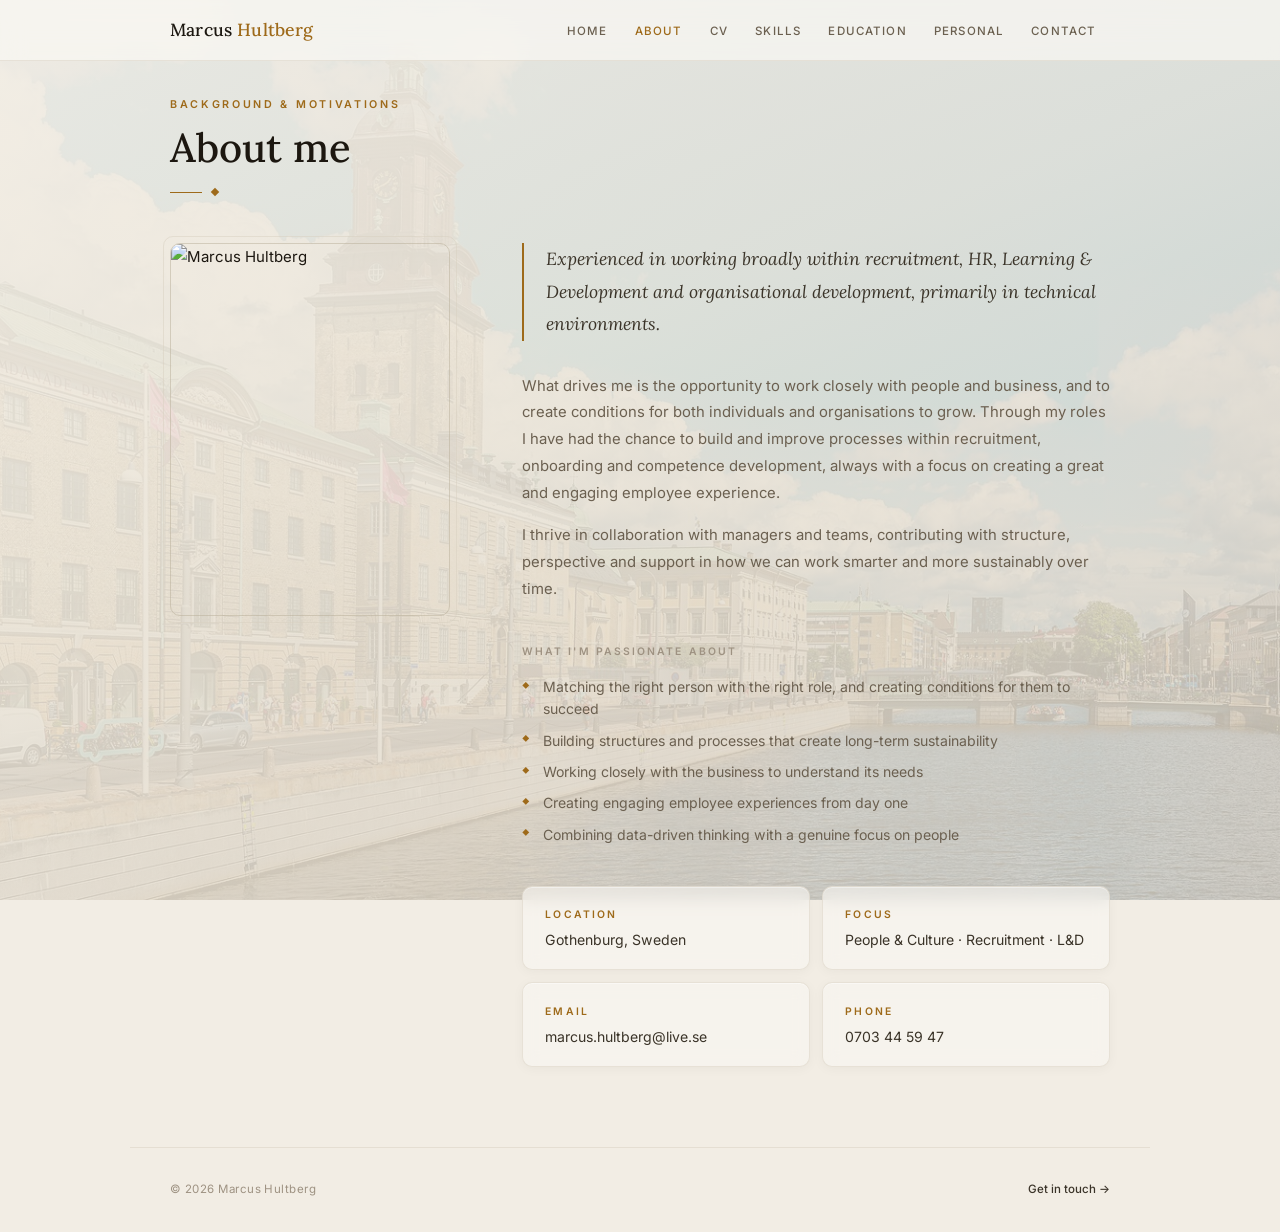
==== about.html @ cec22195 "Initial commit: Marcus Hultberg CV website Multi-page CV site with LegendKeeper-inspired design, AI " ====
<!DOCTYPE html>
<html lang="en">
<head>
  <meta charset="UTF-8" />
  <meta name="viewport" content="width=device-width, initial-scale=1.0" />
  <title>About – Marcus Hultberg</title>
  <link rel="stylesheet" href="style.css" />
  <style>
    .om-grid { display: grid; grid-template-columns: 280px 1fr; gap: 4.5rem; align-items: start; }
    .om-photo-wrap { position: sticky; top: 84px; }
    .om-photo-frame { position: relative; }
    .om-photo-frame::before {
      content: ''; position: absolute; inset: -7px;
      border: 1px solid var(--border); border-radius: var(--radius); pointer-events: none;
    }
    .om-photo { border: 1px solid var(--border-strong); border-radius: var(--radius); overflow: hidden; aspect-ratio: 3/4; }
    .om-photo img { width: 100%; height: 100%; object-fit: cover; object-position: top center; display: block; }
    .profil-ingress {
      font-family: 'Lora', Georgia, serif; font-size: 1.1rem; font-style: italic;
      line-height: 1.85; color: var(--ink-mid); margin-bottom: 2rem;
      padding-left: 1.4rem; border-left: 2px solid var(--amber);
    }
    .profil-body { font-size: 0.93rem; color: var(--ink-light); line-height: 1.8; margin-bottom: 1rem; }
    .om-cards { display: grid; grid-template-columns: 1fr 1fr; gap: 0.75rem; margin-top: 2.5rem; }
    .om-card { background: rgba(250,248,244,0.55); backdrop-filter: blur(8px); border: 1px solid var(--border); border-radius: var(--radius); padding: 1.2rem 1.4rem; box-shadow: 0 2px 12px rgba(28,23,16,0.04), inset 0 1px 0 rgba(255,255,255,0.4); }
    .om-card-label { font-size: 0.65rem; font-weight: 600; letter-spacing: 0.2em; text-transform: uppercase; color: var(--amber); margin-bottom: 0.35rem; }
    .om-card-value { font-size: 0.88rem; color: var(--ink-mid); line-height: 1.5; }
    .om-card-value a { color: var(--ink-mid); text-decoration: none; }
    .om-card-value a:hover { color: var(--amber); }
    .drives-section { margin-top: 2.5rem; }
    .drives-title { font-size: 0.65rem; font-weight: 600; letter-spacing: 0.2em; text-transform: uppercase; color: var(--ink-dim); margin-bottom: 1rem; }
    .drives-list { list-style: none; display: flex; flex-direction: column; gap: 0.6rem; }
    .drives-list li { font-size: 0.88rem; color: var(--ink-light); display: flex; align-items: flex-start; gap: 0.8rem; line-height: 1.55; }
    .drives-list li::before { content: '◆'; color: var(--amber); font-size: 0.45rem; margin-top: 0.5em; flex-shrink: 0; }
    @media (max-width: 700px) { .om-grid { grid-template-columns: 1fr; } .om-photo-wrap { position: static; max-width: 220px; } .om-cards { grid-template-columns: 1fr; } }
  </style>
</head>
<body>
<div class="hero-bg"></div>
<nav>
  <div class="nav-inner">
    <a href="index.html" class="nav-logo">Marcus <span>Hultberg</span></a>
    <ul class="nav-links">
      <li><a href="index.html">Home</a></li>
      <li><a href="about.html" class="active">About</a></li>
      <li><a href="experience.html">CV</a></li>
      <li><a href="skills.html">Skills</a></li>
      <li><a href="education.html">Education</a></li>
      <li><a href="personal.html">Personal</a></li>
      <li><a href="contact.html">Contact</a></li>
    </ul>
  </div>
</nav>
<div class="page">
  <div class="section-header">
    <p class="section-eyebrow">Background &amp; motivations</p>
    <h1 class="section-title">About me</h1>
    <div class="section-divider"></div>
  </div>
  <div class="om-grid">
    <div class="om-photo-wrap">
      <div class="om-photo-frame">
        <div class="om-photo"><img src="marcus.jpg" alt="Marcus Hultberg" /></div>
      </div>
    </div>
    <div>
      <p class="profil-ingress">
        Experienced in working broadly within recruitment, HR, Learning &amp; Development
        and organisational development, primarily in technical environments.
      </p>
      <p class="profil-body">
        What drives me is the opportunity to work closely with people and business, and to create
        conditions for both individuals and organisations to grow. Through my roles I have had
        the chance to build and improve processes within recruitment, onboarding and competence
        development, always with a focus on creating a great and engaging employee experience.
      </p>
      <p class="profil-body">
        I thrive in collaboration with managers and teams, contributing with structure,
        perspective and support in how we can work smarter and more sustainably over time.
      </p>
      <div class="drives-section">
        <p class="drives-title">What I'm passionate about</p>
        <ul class="drives-list">
          <li>Matching the right person with the right role, and creating conditions for them to succeed</li>
          <li>Building structures and processes that create long-term sustainability</li>
          <li>Working closely with the business to understand its needs</li>
          <li>Creating engaging employee experiences from day one</li>
          <li>Combining data-driven thinking with a genuine focus on people</li>
        </ul>
      </div>
      <div class="om-cards">
        <div class="om-card"><p class="om-card-label">Location</p><p class="om-card-value">Gothenburg, Sweden</p></div>
        <div class="om-card"><p class="om-card-label">Focus</p><p class="om-card-value">People &amp; Culture · Recruitment · L&amp;D</p></div>
        <div class="om-card"><p class="om-card-label">Email</p><p class="om-card-value"><a href="mailto:marcus.hultberg@live.se">marcus.hultberg@live.se</a></p></div>
        <div class="om-card"><p class="om-card-label">Phone</p><p class="om-card-value"><a href="tel:+46703445947">0703 44 59 47</a></p></div>
      </div>
    </div>
  </div>
</div>
<footer><p>© 2026 Marcus Hultberg</p><a href="contact.html">Get in touch →</a></footer>
</body>
</html>
---- style.css ----
@import url('https://fonts.googleapis.com/css2?family=Lora:ital,wght@0,400;0,500;0,600;1,400;1,500&family=Inter:wght@300;400;500;600&display=swap');

*, *::before, *::after { box-sizing: border-box; margin: 0; padding: 0; }

:root {
  --bg:          #f2ede4;
  --bg2:         #ece6da;
  --bg3:         #e4ddd0;
  --white:       #faf8f4;
  --border:      rgba(216,208,192,0.5);
  --border-light: rgba(228,221,208,0.4);
  --border-strong: rgba(184,173,152,0.5);
  --ink:         #1c1710;
  --ink-mid:     #3a3328;
  --ink-light:   #6b6050;
  --ink-dim:     #9e9282;
  --amber:       #9e6a1a;
  --amber-light: #b87d2a;
  --amber-pale:  rgba(158,106,26,0.08);
  --radius:      10px;
  --max:         1020px;
  --shadow:      0 2px 12px rgba(28,23,16,0.1), 0 1px 3px rgba(28,23,16,0.06);
  --shadow-sm:   0 1px 4px rgba(28,23,16,0.07);
}

html { scroll-behavior: smooth; }

body {
  background: var(--bg);
  color: var(--ink);
  font-family: 'Inter', system-ui, sans-serif;
  font-size: 15px;
  line-height: 1.7;
  -webkit-font-smoothing: antialiased;
}

/* ── HERO BG (shared across all pages) ── */
.hero-bg {
  position: fixed;
  inset: 0;
  z-index: 0;
  background-image: url('goteborg.jpg');
  background-size: cover;
  background-position: center 60%;
  background-attachment: fixed;
}
.hero-bg::after {
  content: '';
  position: absolute;
  inset: 0;
  background: linear-gradient(
    160deg,
    rgba(242,237,228,0.96) 0%,
    rgba(236,230,218,0.93) 40%,
    rgba(228,221,208,0.88) 70%,
    rgba(220,212,198,0.82) 100%
  );
}

/* ── NAV ── */
nav {
  position: fixed;
  top: 0; left: 0; right: 0;
  z-index: 100;
  background: rgba(250,248,244,0.7);
  backdrop-filter: blur(12px);
  border-bottom: 1px solid var(--border);
}
.nav-inner {
  max-width: var(--max);
  margin: 0 auto;
  padding: 0 2.5rem;
  display: flex;
  align-items: center;
  justify-content: space-between;
  height: 60px;
}
.nav-logo {
  font-family: 'Lora', Georgia, serif;
  font-size: 1.1rem;
  font-weight: 500;
  color: var(--ink);
  text-decoration: none;
  letter-spacing: 0.01em;
}
.nav-logo span { color: var(--amber); }
.nav-links {
  display: flex;
  gap: 0;
  list-style: none;
}
.nav-links a {
  font-size: 0.72rem;
  font-weight: 500;
  letter-spacing: 0.1em;
  text-transform: uppercase;
  color: var(--ink-light);
  text-decoration: none;
  padding: 0.4rem 0.85rem;
  transition: color 0.15s;
}
.nav-links a:hover { color: var(--ink); }
.nav-links a.active { color: var(--amber); }

/* ── ORNAMENT DIVIDER ── */
.ornament {
  display: flex;
  align-items: center;
  gap: 0.75rem;
  margin: 1.25rem 0;
}
.ornament::before, .ornament::after {
  content: '';
  flex: 1;
  height: 1px;
  background: var(--border);
}
.ornament-diamond {
  width: 5px;
  height: 5px;
  background: var(--amber);
  transform: rotate(45deg);
  flex-shrink: 0;
}

/* ── PAGE WRAPPER ── */
.page {
  position: relative;
  z-index: 1;
  max-width: var(--max);
  margin: 0 auto;
  padding: 96px 2.5rem 80px;
}

/* ── SECTION HEADER ── */
.section-header { margin-bottom: 3rem; }
.section-eyebrow {
  font-size: 0.67rem;
  font-weight: 600;
  letter-spacing: 0.25em;
  text-transform: uppercase;
  color: var(--amber);
  margin-bottom: 0.7rem;
}
.section-title {
  font-family: 'Lora', Georgia, serif;
  font-size: 2.5rem;
  font-weight: 500;
  color: var(--ink);
  line-height: 1.15;
}
.section-divider {
  display: flex;
  align-items: center;
  gap: 0.6rem;
  margin-top: 1.1rem;
}
.section-divider::before {
  content: '';
  width: 32px;
  height: 1px;
  background: var(--amber);
}
.section-divider::after {
  content: '';
  width: 6px;
  height: 6px;
  background: var(--amber);
  transform: rotate(45deg);
}

/* ── BUTTONS ── */
.btn {
  font-size: 0.72rem;
  font-weight: 600;
  letter-spacing: 0.12em;
  text-transform: uppercase;
  text-decoration: none;
  padding: 0.75rem 1.7rem;
  border-radius: var(--radius);
  transition: all 0.18s;
  display: inline-block;
}
.btn-primary {
  background: var(--ink);
  color: var(--white);
  border: 1px solid var(--ink);
}
.btn-primary:hover { background: var(--ink-mid); border-color: var(--ink-mid); }
.btn-outline {
  background: transparent;
  border: 1px solid var(--border-strong);
  color: var(--ink-light);
}
.btn-outline:hover { border-color: var(--ink); color: var(--ink); }

/* ── FOOTER ── */
footer {
  position: relative;
  z-index: 1;
  border-top: 1px solid var(--border);
  padding: 2rem 2.5rem;
  max-width: var(--max);
  margin: 0 auto;
  display: flex;
  justify-content: space-between;
  align-items: center;
}
footer p {
  font-size: 0.72rem;
  color: var(--ink-dim);
  letter-spacing: 0.04em;
}
footer a {
  font-size: 0.72rem;
  font-weight: 500;
  color: var(--ink-mid);
  text-decoration: none;
}
footer a:hover { color: var(--amber); }

/* ── RESPONSIVE ── */
@media (max-width: 680px) {
  .page { padding: 84px 1.5rem 60px; }
  .nav-links { display: none; }
  footer { flex-direction: column; gap: 0.5rem; text-align: center; }
}
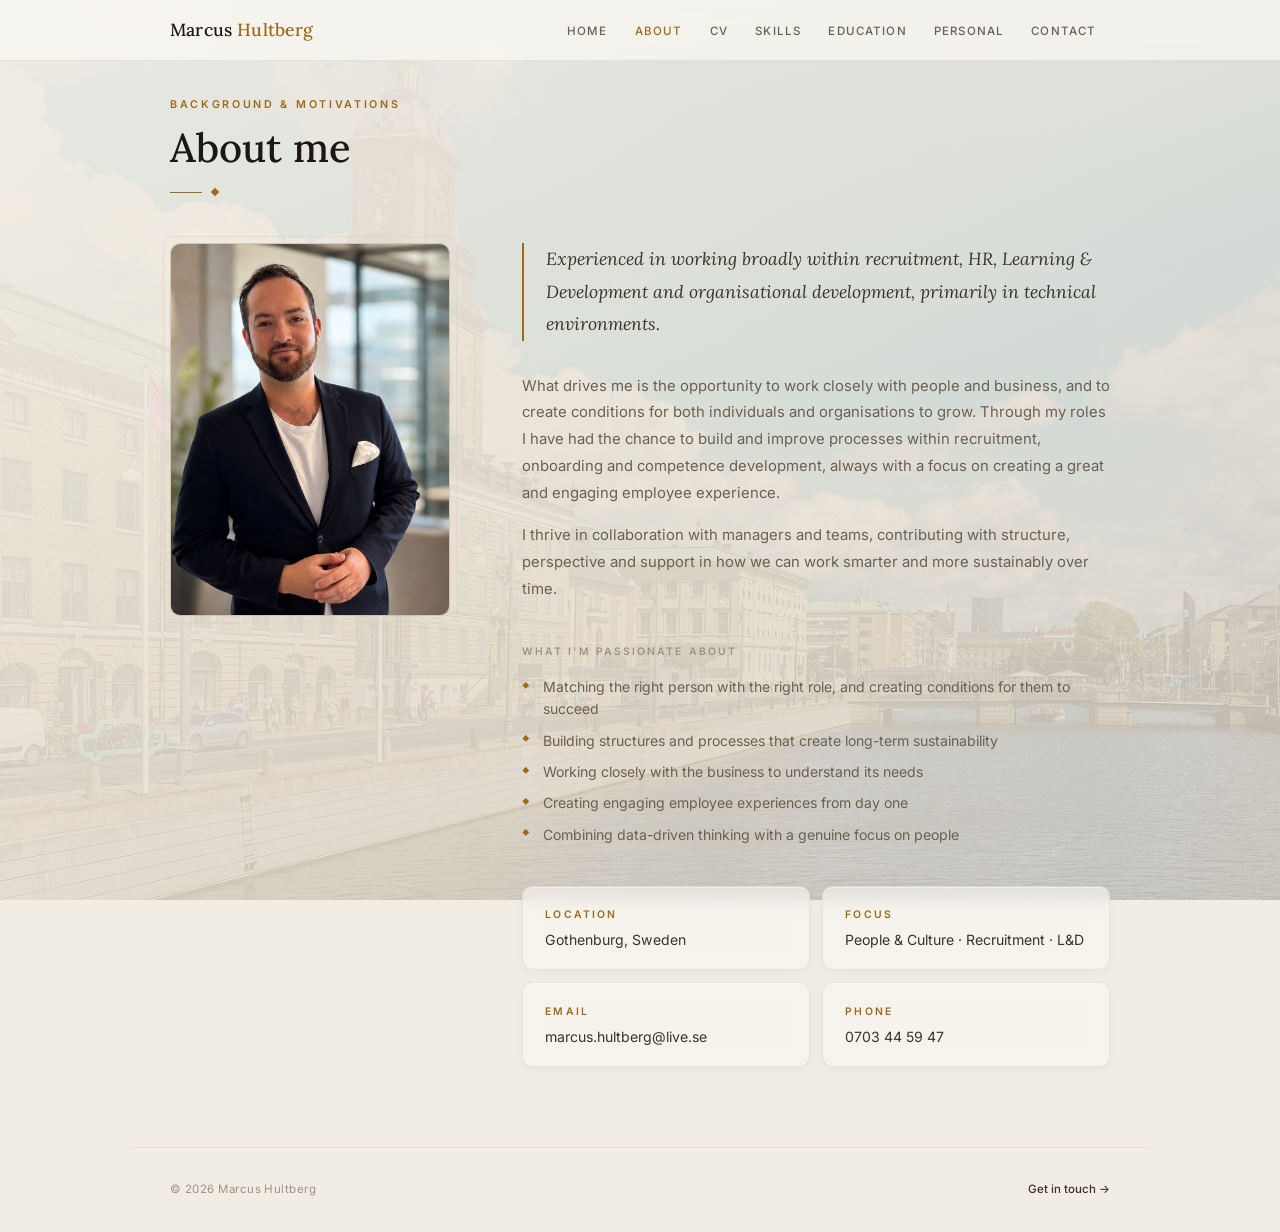
==== commit 0f636357: "Fix image filename case: marcus.jpg → Marcus.jpg Vercel is case-sensitive unlike macOS, causing brok" ====
--- a/about.html
+++ b/about.html
@@ -60,7 +60,7 @@
   <div class="om-grid">
     <div class="om-photo-wrap">
       <div class="om-photo-frame">
-        <div class="om-photo"><img src="marcus.jpg" alt="Marcus Hultberg" /></div>
+        <div class="om-photo"><img src="Marcus.jpg" alt="Marcus Hultberg" /></div>
       </div>
     </div>
     <div>
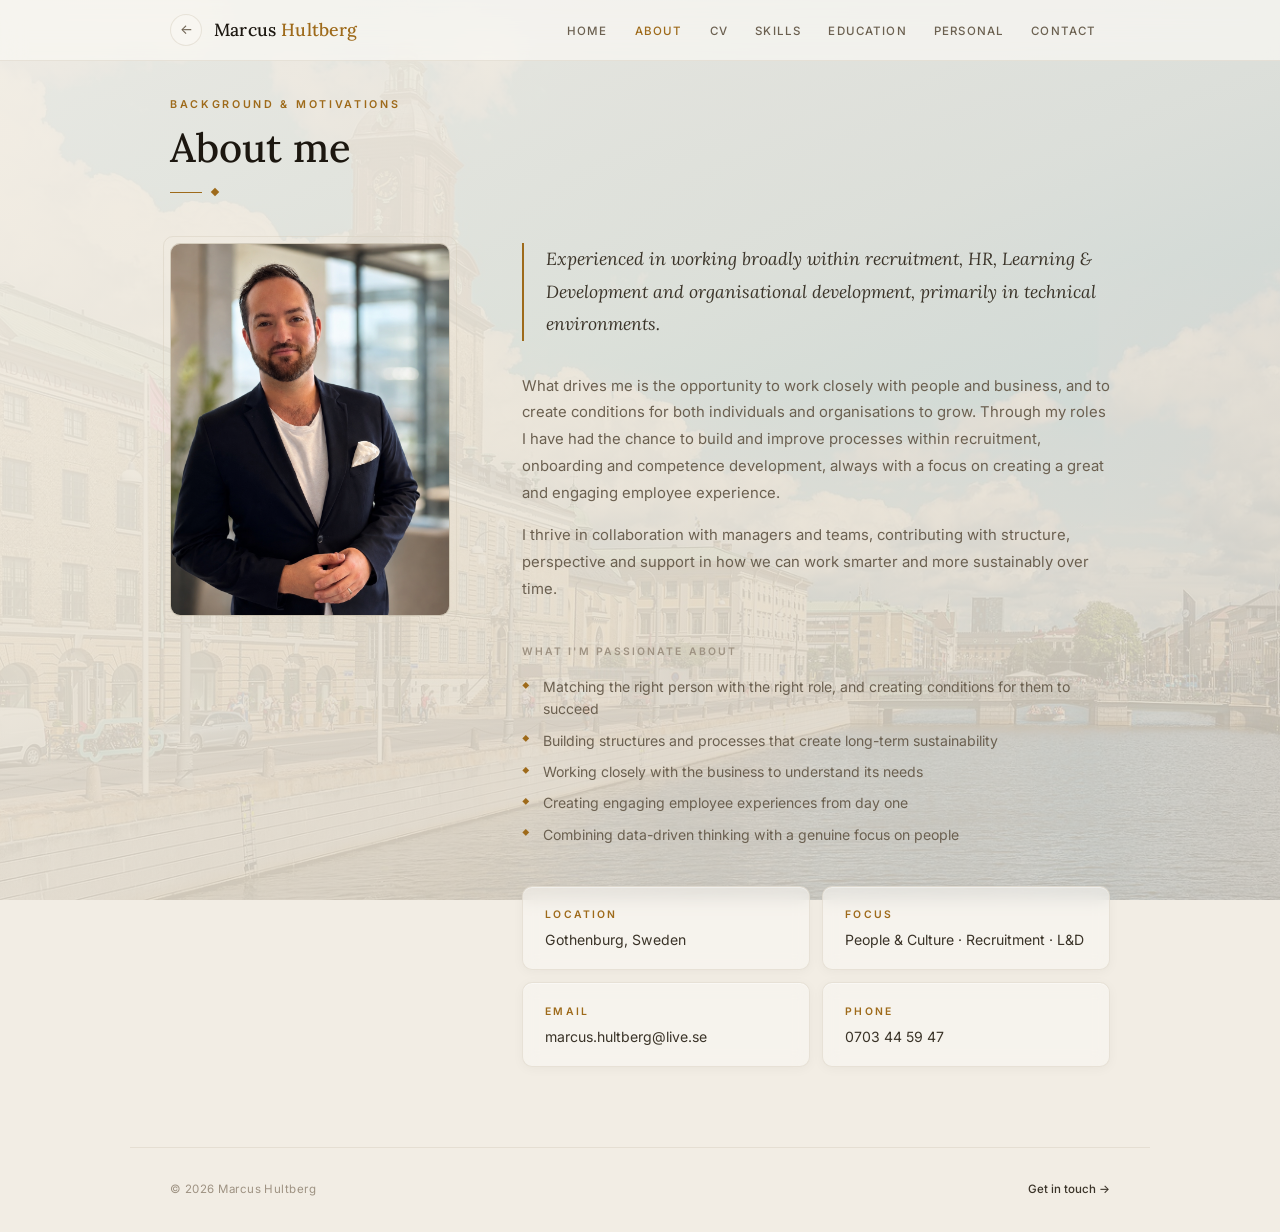
==== commit 33d1887d: "Add back button to navigation" ====
--- a/about.html
+++ b/about.html
@@ -39,7 +39,7 @@
 <div class="hero-bg"></div>
 <nav>
   <div class="nav-inner">
-    <a href="index.html" class="nav-logo">Marcus <span>Hultberg</span></a>
+    <div style="display:flex;align-items:center;"><a onclick="history.back()" class="nav-back">←</a><a href="index.html" class="nav-logo">Marcus <span>Hultberg</span></a></div>
     <ul class="nav-links">
       <li><a href="index.html">Home</a></li>
       <li><a href="about.html" class="active">About</a></li>
--- a/style.css
+++ b/style.css
@@ -84,6 +84,24 @@
   letter-spacing: 0.01em;
 }
 .nav-logo span { color: var(--amber); }
+.nav-back {
+  display: flex;
+  align-items: center;
+  justify-content: center;
+  width: 32px;
+  height: 32px;
+  border-radius: 50%;
+  border: 1px solid var(--border);
+  background: rgba(250,248,244,0.5);
+  color: var(--ink-light);
+  text-decoration: none;
+  font-size: 0.85rem;
+  cursor: pointer;
+  transition: border-color 0.15s, color 0.15s;
+  margin-right: 0.75rem;
+  flex-shrink: 0;
+}
+.nav-back:hover { border-color: var(--amber); color: var(--amber); }
 .nav-links {
   display: flex;
   gap: 0;
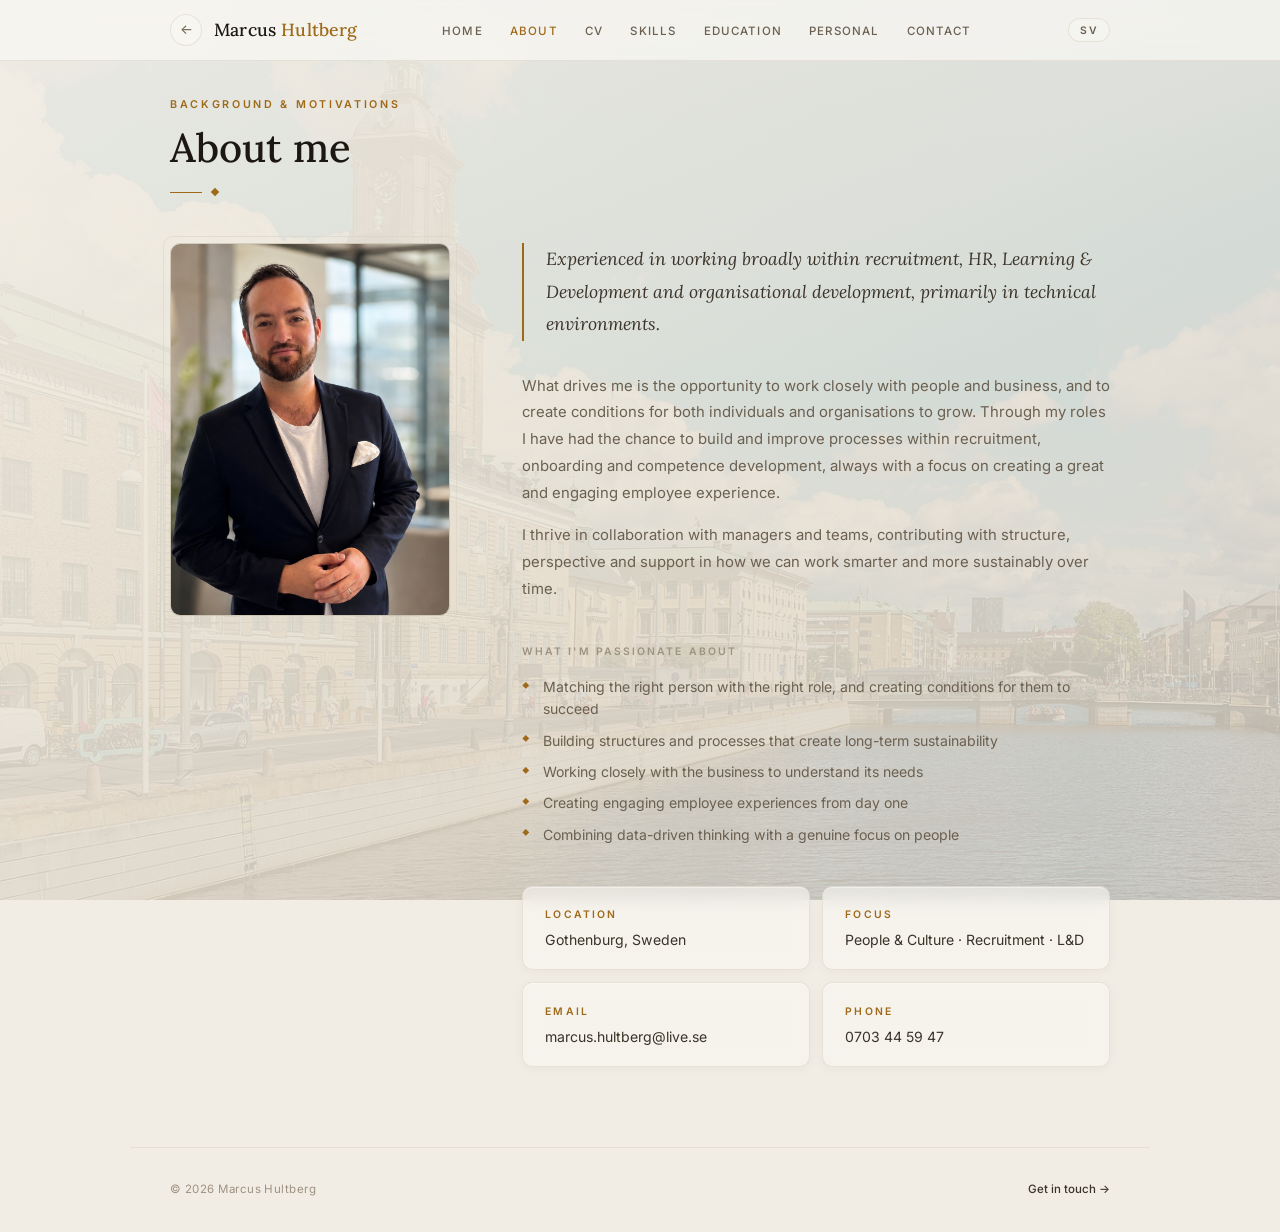
==== commit c3c18399: "Add referrer tracking and Swedish/English language switcher" ====
--- a/about.html
+++ b/about.html
@@ -4,7 +4,7 @@
   <meta charset="UTF-8" />
   <meta name="viewport" content="width=device-width, initial-scale=1.0" />
   <title>About – Marcus Hultberg</title>
-  <link rel="stylesheet" href="style.css" />
+  <link rel="stylesheet" href="style.css?v=2" />
   <style>
     .om-grid { display: grid; grid-template-columns: 280px 1fr; gap: 4.5rem; align-items: start; }
     .om-photo-wrap { position: sticky; top: 84px; }
@@ -41,20 +41,32 @@
   <div class="nav-inner">
     <div style="display:flex;align-items:center;"><a onclick="history.back()" class="nav-back">←</a><a href="index.html" class="nav-logo">Marcus <span>Hultberg</span></a></div>
     <ul class="nav-links">
-      <li><a href="index.html">Home</a></li>
-      <li><a href="about.html" class="active">About</a></li>
-      <li><a href="experience.html">CV</a></li>
-      <li><a href="skills.html">Skills</a></li>
-      <li><a href="education.html">Education</a></li>
-      <li><a href="personal.html">Personal</a></li>
-      <li><a href="contact.html">Contact</a></li>
+      <li><a href="index.html" data-i18n="nav.home">Home</a></li>
+      <li><a href="about.html" class="active" data-i18n="nav.about">About</a></li>
+      <li><a href="experience.html" data-i18n="nav.cv">CV</a></li>
+      <li><a href="skills.html" data-i18n="nav.skills">Skills</a></li>
+      <li><a href="education.html" data-i18n="nav.education">Education</a></li>
+      <li><a href="personal.html" data-i18n="nav.personal">Personal</a></li>
+      <li><a href="contact.html" data-i18n="nav.contact">Contact</a></li>
     </ul>
+    <button class="nav-hamburger" onclick="this.classList.toggle('open');document.getElementById('mobile-nav').classList.toggle('open');" aria-label="Menu">
+      <span></span><span></span><span></span>
+    </button>
   </div>
 </nav>
+<div class="nav-mobile-overlay" id="mobile-nav">
+  <a href="index.html" data-i18n="nav.home">Home</a>
+  <a href="about.html" class="active" data-i18n="nav.about">About</a>
+  <a href="experience.html" data-i18n="nav.cv">CV</a>
+  <a href="skills.html" data-i18n="nav.skills">Skills</a>
+  <a href="education.html" data-i18n="nav.education">Education</a>
+  <a href="personal.html" data-i18n="nav.personal">Personal</a>
+  <a href="contact.html" data-i18n="nav.contact">Contact</a>
+</div>
 <div class="page">
   <div class="section-header">
-    <p class="section-eyebrow">Background &amp; motivations</p>
-    <h1 class="section-title">About me</h1>
+    <p class="section-eyebrow" data-i18n="about.eyebrow">Background &amp; motivations</p>
+    <h1 class="section-title" data-i18n="about.title">About me</h1>
     <div class="section-divider"></div>
   </div>
   <div class="om-grid">
@@ -64,7 +76,7 @@
       </div>
     </div>
     <div>
-      <p class="profil-ingress">
+      <p class="profil-ingress" data-i18n="about.ingress">
         Experienced in working broadly within recruitment, HR, Learning &amp; Development
         and organisational development, primarily in technical environments.
       </p>
@@ -79,24 +91,27 @@
         perspective and support in how we can work smarter and more sustainably over time.
       </p>
       <div class="drives-section">
-        <p class="drives-title">What I'm passionate about</p>
+        <p class="drives-title" data-i18n="about.drives.title">What I'm passionate about</p>
         <ul class="drives-list">
-          <li>Matching the right person with the right role, and creating conditions for them to succeed</li>
-          <li>Building structures and processes that create long-term sustainability</li>
-          <li>Working closely with the business to understand its needs</li>
-          <li>Creating engaging employee experiences from day one</li>
-          <li>Combining data-driven thinking with a genuine focus on people</li>
+          <li data-i18n="about.drive1">Matching the right person with the right role, and creating conditions for them to succeed</li>
+          <li data-i18n="about.drive2">Building structures and processes that create long-term sustainability</li>
+          <li data-i18n="about.drive3">Working closely with the business to understand its needs</li>
+          <li data-i18n="about.drive4">Creating engaging employee experiences from day one</li>
+          <li data-i18n="about.drive5">Combining data-driven thinking with a genuine focus on people</li>
         </ul>
+
       </div>
       <div class="om-cards">
-        <div class="om-card"><p class="om-card-label">Location</p><p class="om-card-value">Gothenburg, Sweden</p></div>
-        <div class="om-card"><p class="om-card-label">Focus</p><p class="om-card-value">People &amp; Culture · Recruitment · L&amp;D</p></div>
+        <div class="om-card"><p class="om-card-label" data-i18n="about.card.location">Location</p><p class="om-card-value" data-i18n="about.card.location.val">Gothenburg, Sweden</p></div>
+        <div class="om-card"><p class="om-card-label" data-i18n="about.card.focus">Focus</p><p class="om-card-value" data-i18n="about.card.focus.val">People &amp; Culture · Recruitment · L&amp;D</p></div>
         <div class="om-card"><p class="om-card-label">Email</p><p class="om-card-value"><a href="mailto:marcus.hultberg@live.se">marcus.hultberg@live.se</a></p></div>
         <div class="om-card"><p class="om-card-label">Phone</p><p class="om-card-value"><a href="tel:+46703445947">0703 44 59 47</a></p></div>
       </div>
     </div>
   </div>
 </div>
-<footer><p>© 2026 Marcus Hultberg</p><a href="contact.html">Get in touch →</a></footer>
+<footer><p>© 2026 Marcus Hultberg</p><a href="contact.html" data-i18n="footer.cta">Get in touch →</a></footer>
+<script src="lang.js"></script>
+<script src="tracking.js"></script>
 </body>
 </html>
--- a/style.css
+++ b/style.css
@@ -237,9 +237,83 @@
 }
 footer a:hover { color: var(--amber); }
 
+/* ── HAMBURGER MENU ── */
+.nav-hamburger {
+  display: none;
+  flex-direction: column;
+  justify-content: center;
+  gap: 4px;
+  width: 28px;
+  height: 28px;
+  background: none;
+  border: none;
+  cursor: pointer;
+  padding: 2px;
+}
+.nav-hamburger span {
+  display: block;
+  width: 100%;
+  height: 2px;
+  background: var(--ink-light);
+  border-radius: 2px;
+  transition: transform 0.25s, opacity 0.25s;
+}
+.nav-hamburger.open span:nth-child(1) { transform: translateY(6px) rotate(45deg); }
+.nav-hamburger.open span:nth-child(2) { opacity: 0; }
+.nav-hamburger.open span:nth-child(3) { transform: translateY(-6px) rotate(-45deg); }
+
+.nav-mobile-overlay {
+  display: none;
+  position: fixed;
+  inset: 0;
+  top: 60px;
+  z-index: 99;
+  background: rgba(242,237,228,0.97);
+  backdrop-filter: blur(16px);
+  flex-direction: column;
+  align-items: center;
+  justify-content: center;
+  gap: 0.5rem;
+}
+.nav-mobile-overlay.open { display: flex; }
+.nav-mobile-overlay a {
+  font-family: 'Lora', Georgia, serif;
+  font-size: 1.3rem;
+  font-weight: 500;
+  color: var(--ink-light);
+  text-decoration: none;
+  padding: 0.75rem 1.5rem;
+  transition: color 0.15s;
+}
+.nav-mobile-overlay a:hover,
+.nav-mobile-overlay a.active { color: var(--amber); }
+
+/* ── LANGUAGE TOGGLE ── */
+.lang-toggle {
+  font-family: 'Inter', sans-serif;
+  font-size: 0.65rem;
+  font-weight: 600;
+  letter-spacing: 0.12em;
+  color: var(--ink-light);
+  background: rgba(250,248,244,0.5);
+  border: 1px solid var(--border);
+  border-radius: 100px;
+  padding: 0.3rem 0.7rem;
+  cursor: pointer;
+  transition: border-color 0.15s, color 0.15s;
+  margin-left: 0.75rem;
+  flex-shrink: 0;
+}
+.lang-toggle:hover { border-color: var(--amber); color: var(--amber); }
+
 /* ── RESPONSIVE ── */
 @media (max-width: 680px) {
-  .page { padding: 84px 1.5rem 60px; }
+  .page { padding: 76px 1.25rem 50px; }
   .nav-links { display: none; }
-  footer { flex-direction: column; gap: 0.5rem; text-align: center; }
-}
+  .nav-hamburger { display: flex; }
+  .nav-inner { padding: 0 1.25rem; height: 54px; }
+  .nav-logo { font-size: 1rem; }
+  .nav-back { width: 28px; height: 28px; font-size: 0.75rem; margin-right: 0.5rem; }
+  .section-title { font-size: 1.8rem; }
+  footer { flex-direction: column; gap: 0.5rem; text-align: center; padding: 1.5rem 1.25rem; }
+}
